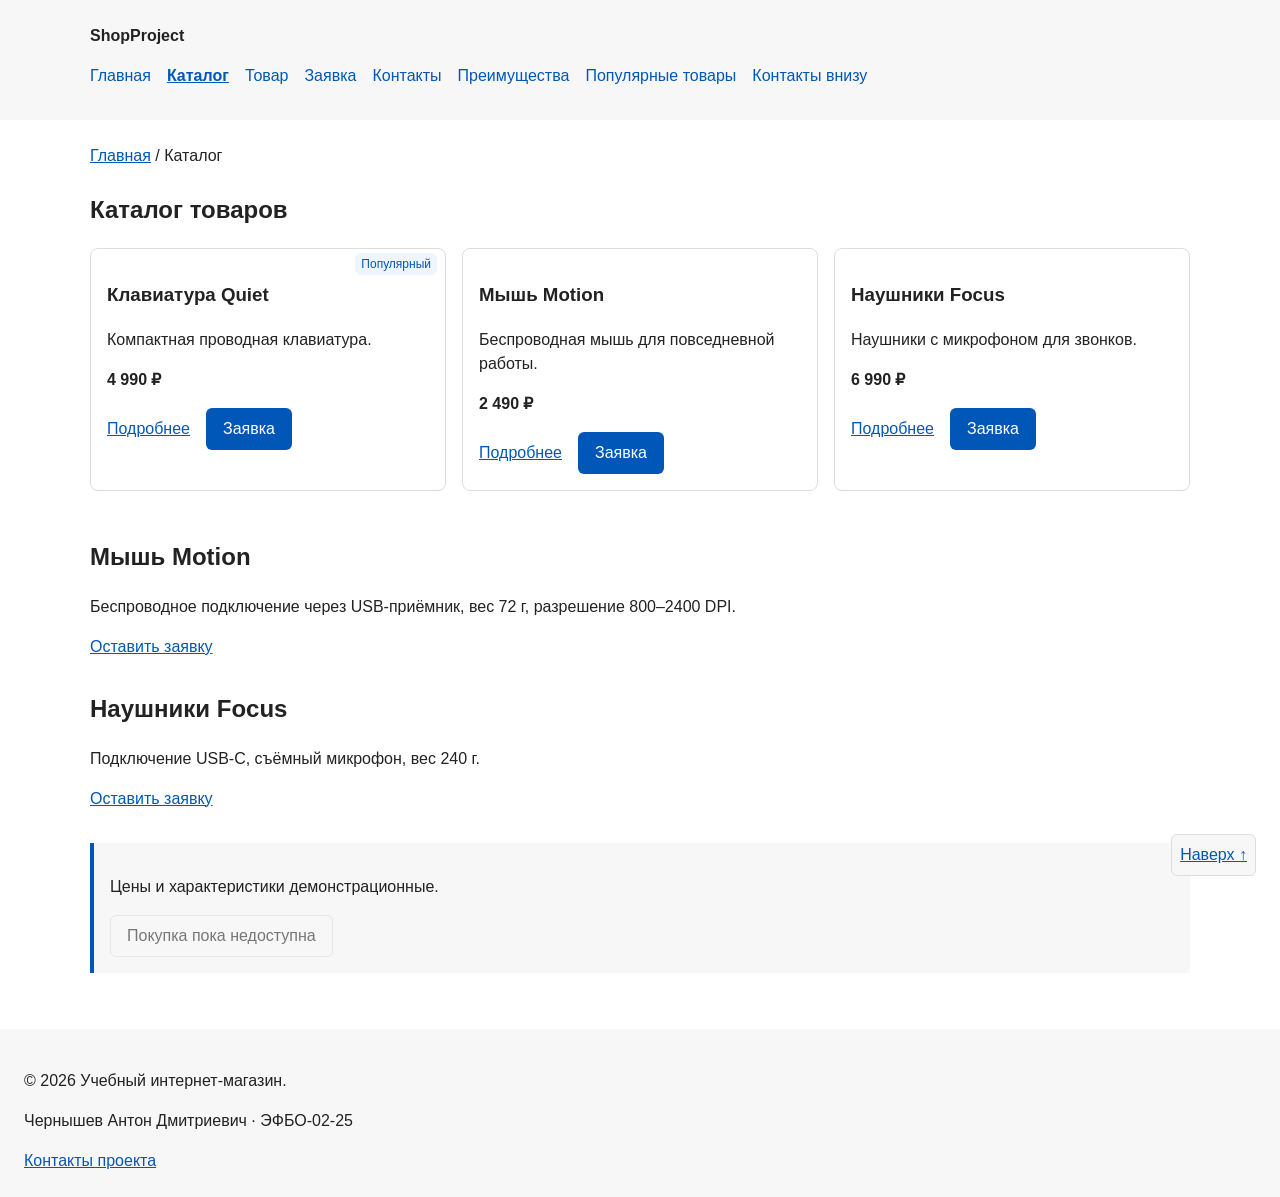
==== catalog.html @ 52951a97 "feat: complete practice 5 navigation and breadcrumbs" ====
<!DOCTYPE html>
<html lang="ru">
    <head>
        <meta charset="UTF-8">
        <meta name="viewport" content="width=device-width, initial-scale=1.0">
        <meta name="description" content="Каталог учебного интернет-магазина. Контрольная работа №1.">
        <meta name="author" content="Чернышев Антон Дмитриевич, ЭФБО-02-25">
        <title>Каталог — Учебный интернет-магазин</title>
        <link rel="stylesheet" href="css/style.css">
    </head>
    <body>
        <header id="top">
            <div class="site-header">
                <a class="site-logo" href="index.html">ShopProject</a>
                <nav class="site-nav" aria-label="Основная навигация">
                    <ul class="site-nav__list">
                        <li class="site-nav__item">
                            <a class="site-nav__link" href="index.html">Главная</a>
                        </li>
                        <li class="site-nav__item">
                            <a class="site-nav__link" href="catalog.html" aria-current="page">Каталог</a>
                        </li>
                        <li class="site-nav__item">
                            <a class="site-nav__link" href="product.html">Товар</a>
                        </li>
                        <li class="site-nav__item">
                            <a class="site-nav__link" href="order.html">Заявка</a>
                        </li>
                        <li class="site-nav__item">
                            <a class="site-nav__link" href="contacts.html">Контакты</a>
                        </li>
                        <li class="site-nav__item"><a class="site-nav__link" href="index.html#advantages">Преимущества</a></li>
                        <li class="site-nav__item"><a class="site-nav__link" href="index.html#popular">Популярные товары</a></li>
                        <li class="site-nav__item"><a class="site-nav__link" href="index.html#contacts">Контакты внизу</a></li>
                    </ul>
                </nav>
            </div>
        </header>
        <main>
            <nav class="breadcrumbs" aria-label="Хлебные крошки">
                <a href="index.html">Главная</a>
                <span aria-current="page">Каталог</span>
            </nav>
            <section class="section">
                <h1>Каталог товаров</h1>
                <div class="product-grid">
                    <article class="product-card">
                        <span class="product-card__badge">Популярный</span>
                        <h3 class="product-card__title">Клавиатура Quiet</h3>
                        <p class="product-card__description">Компактная проводная клавиатура.</p>
                        <p class="product-card__price">4 990 ₽</p>
                        <div class="product-card__actions">
                            <a class="product-card__link" href="product.html">Подробнее</a>
                            <a class="button" href="order.html">Заявка</a>
                        </div>
                    </article>
                    <article class="product-card">
                        <h3 class="product-card__title">Мышь Motion</h3>
                        <p class="product-card__description">Беспроводная мышь для повседневной работы.</p>
                        <p class="product-card__price">2 490 ₽</p>
                        <div class="product-card__actions">
                            <a class="product-card__link" href="catalog.html#mouse-details">Подробнее</a>
                            <a class="button" href="order.html">Заявка</a>
                        </div>
                    </article>
                    <article class="product-card">
                        <h3 class="product-card__title">Наушники Focus</h3>
                        <p class="product-card__description">Наушники с микрофоном для звонков.</p>
                        <p class="product-card__price">6 990 ₽</p>
                        <div class="product-card__actions">
                            <a class="product-card__link" href="catalog.html#headphones-details">Подробнее</a>
                            <a class="button" href="order.html">Заявка</a>
                        </div>
                    </article>
                </div>
            </section>
            <section class="section" id="mouse-details">
                <h2>Мышь Motion</h2>
                <p>Беспроводное подключение через USB-приёмник, вес 72 г, разрешение 800–2400 DPI.</p>
                <a href="order.html">Оставить заявку</a>
            </section>
            <section class="section" id="headphones-details">
                <h2>Наушники Focus</h2>
                <p>Подключение USB-C, съёмный микрофон, вес 240 г.</p>
                <a href="order.html">Оставить заявку</a>
            </section>
            <aside class="aside-info">
                <p>Цены и характеристики демонстрационные.</p>
                <button type="button" disabled>Покупка пока недоступна</button>
            </aside>
        </main>
        <footer id="contacts">
            <p>© 2026 Учебный интернет-магазин.</p>
            <p>Чернышев Антон Дмитриевич · ЭФБО-02-25</p>
            <a href="contacts.html">Контакты проекта</a>
        </footer>
        <a class="back-top" href="#top">Наверх ↑</a>
    </body>
</html>
---- css/style.css ----
/* ===============================
   1. Переменные проекта
   =============================== */
:root {
    /* Цвета */
    --color-bg: #ffffff;
    --color-white: #ffffff;
    --color-text: #222222;
    --color-muted: #666666;
    --color-primary: #0057b8;
    --color-primary-dark: #003f86;
    --color-border: #dddddd;
    --color-surface: #f7f7f7;
    --color-surface-accent: #eef5ff;
    --color-danger: #b00020;
    --color-danger-bg: #fff4f5;
    --color-success: #168a2f;
    --color-success-bg: #eefaf0;
    --color-backdrop: rgb(0 0 0 / 55%);

    /* Единая шкала отступов */
    --space-xs: 4px;
    --space-sm: 8px;
    --space-md: 16px;
    --space-lg: 24px;
    --space-xl: 32px;

    /* Скругления и размеры */
    --radius-sm: 6px;
    --radius-md: 8px;
    --radius-lg: 12px;
    --container-width: 1100px;
    --dialog-width: 560px;
}

/* ===============================
   2. Базовые стили
   =============================== */
* {
    box-sizing: border-box;
}

body {
    margin: 0;
    font-family: Arial, sans-serif;
    line-height: 1.5;
    color: var(--color-text);
    background-color: var(--color-bg);
}

header,
main,
footer {
    padding: var(--space-lg);
}

header,
footer {
    background-color: var(--color-surface);
}

/* ===============================
   3. Общие элементы интерфейса
   =============================== */
a {
    color: var(--color-primary);
}

a:hover {
    color: var(--color-primary-dark);
}

button,
.button {
    display: inline-block;
    padding: var(--space-sm) var(--space-md);
    border: 1px solid var(--color-border);
    border-radius: var(--radius-sm);
    color: var(--color-text);
    background-color: var(--color-surface);
    font: inherit;
    text-decoration: none;
    cursor: pointer;
}

button:hover:not(:disabled) {
    border-color: var(--color-primary);
    background-color: var(--color-surface-accent);
}

.button {
    border-color: transparent;
    color: var(--color-white);
    background-color: var(--color-primary);
}

.button:hover:not(:disabled) {
    border-color: transparent;
    color: var(--color-white);
    background-color: var(--color-primary-dark);
}

a:focus-visible,
button:focus-visible,
input:focus-visible,
select:focus-visible,
textarea:focus-visible {
    outline: 2px solid var(--color-primary);
    outline-offset: 3px;
}

button:disabled,
input:disabled,
select:disabled,
textarea:disabled {
    opacity: 0.6;
    cursor: not-allowed;
}

/* ===============================
   4. Компоненты страницы
   =============================== */
.site-header {
    max-width: var(--container-width);
    margin: 0 auto;
}

.site-logo {
    font-weight: bold;
    color: var(--color-text);
    text-decoration: none;
}

.site-logo:hover {
    color: var(--color-primary-dark);
}

.site-nav__list {
    padding: 0;
    margin: var(--space-md) 0 0;
    list-style: none;
}

.site-nav__list li {
    margin-bottom: var(--space-sm);
}

.site-nav__list a {
    text-decoration: none;
}

.site-nav__list a:hover {
    text-decoration: underline;
}

.hero {
    max-width: var(--container-width);
    margin: 0 auto var(--space-xl);
    padding: var(--space-xl) var(--space-lg);
    background-color: var(--color-surface-accent);
    border-radius: var(--radius-lg);
}

.section {
    max-width: var(--container-width);
    margin: 0 auto var(--space-xl);
}

.section h2,
.product-card h3,
.aside-info h2 {
    margin-top: 0;
}

.product-card {
    margin-bottom: var(--space-md);
    padding: var(--space-md);
    border: 1px solid var(--color-border);
    border-radius: var(--radius-md);
    background-color: var(--color-bg);
}

.product-card:hover {
    border-color: var(--color-primary);
}

.aside-info {
    max-width: var(--container-width);
    margin: 0 auto var(--space-xl);
    padding: var(--space-md);
    border-left: 4px solid var(--color-primary);
    background-color: var(--color-surface);
}

/* ===============================
   5. Форма и модальное окно
   =============================== */
.order-dialog {
    width: min(calc(100% - var(--space-xl)), var(--dialog-width));
    padding: var(--space-lg);
    border: none;
    border-radius: var(--radius-lg);
    color: var(--color-text);
    background-color: var(--color-bg);
}

.order-dialog::backdrop {
    background-color: var(--color-backdrop);
}

.order-dialog h2 {
    margin-top: 0;
}

.form-field {
    margin-bottom: var(--space-md);
}

.form-field label {
    display: block;
    margin-bottom: var(--space-xs);
    font-weight: bold;
}

.form-field input,
.form-field select,
.form-field textarea {
    width: 100%;
    padding: var(--space-sm) var(--space-md);
    border: 1px solid var(--color-border);
    border-radius: var(--radius-sm);
    color: var(--color-text);
    background-color: var(--color-bg);
    font: inherit;
    accent-color: var(--color-primary);
}

/* :where() не повышает специфичность проверки доступности поля. */
.form-field input:hover:where(:not(:disabled)),
.form-field select:hover:where(:not(:disabled)),
.form-field textarea:hover:where(:not(:disabled)),
.form-field input:focus,
.form-field select:focus,
.form-field textarea:focus {
    border-color: var(--color-primary);
}

.form-field--checkbox {
    display: flex;
    align-items: flex-start;
    gap: var(--space-sm);
}

.form-field--checkbox input {
    width: auto;
    margin-top: var(--space-xs);
}

.form-field--checkbox label {
    margin-bottom: 0;
    font-weight: normal;
}

.form-field small {
    display: block;
    margin-top: var(--space-xs);
    color: var(--color-muted);
}

/* Ошибка сохраняет цвет даже при наведении и фокусе, без !important. */
.form-field input[aria-invalid="true"],
.form-field select[aria-invalid="true"],
.form-field textarea[aria-invalid="true"] {
    border-color: var(--color-danger);
    background-color: var(--color-danger-bg);
}

.form-field input[type="checkbox"][aria-invalid="true"] {
    /* Ошибка и клавиатурный фокус используют разные визуальные слои. */
    box-shadow: 0 0 0 2px var(--color-danger);
}

.form-actions {
    display: flex;
    justify-content: flex-end;
    gap: var(--space-md);
    margin-top: var(--space-lg);
}

.success-message {
    position: fixed;
    right: var(--space-lg);
    bottom: var(--space-lg);
    max-width: min(calc(100% - var(--space-xl)), var(--container-width));
    margin: 0;
    padding: var(--space-md);
    border-left: 4px solid var(--color-success);
    border-radius: var(--radius-md);
    color: var(--color-text);
    background-color: var(--color-success-bg);
}

/* 6. Дополнения контрольной работы: Flex, Grid, БЭМ, позиционирование */
main {
    max-width: calc(var(--container-width) + 48px);
    margin: 0 auto;
}

.site-nav__list {
    display: flex;
    flex-wrap: wrap;
    gap: var(--space-md);
}

.site-nav__link[aria-current="page"] {
    font-weight: bold;
    text-decoration: underline;
}

.product-grid {
    display: grid;
    grid-template-columns: repeat(3, minmax(0, 1fr));
    gap: var(--space-md);
}

.product-card {
    position: relative;
    padding-top: var(--space-xl);
}

.product-card__badge {
    position: absolute;
    top: var(--space-xs);
    right: var(--space-sm);
    padding: 2px 6px;
    color: var(--color-primary);
    background: var(--color-surface-accent);
    border-radius: var(--radius-sm);
    font-size: 12px;
}

.product-card__price {
    font-weight: bold;
}

.product-card__actions {
    display: flex;
    align-items: center;
    flex-wrap: wrap;
    gap: var(--space-md);
}

.back-top {
    position: fixed;
    right: var(--space-lg);
    bottom: var(--space-lg);
    z-index: 2;
    padding: var(--space-sm);
    border: 1px solid var(--color-border);
    background: var(--color-surface);
    border-radius: var(--radius-sm);
}

.product-table {
    width: 100%;
    border-collapse: collapse;
}

.product-table caption {
    margin-bottom: var(--space-sm);
    text-align: left;
}

.product-table th,
.product-table td {
    padding: var(--space-sm);
    border: 1px solid var(--color-border);
    text-align: left;
}

.product-table thead {
    background: var(--color-surface);
}

.order-section {
    max-width: var(--dialog-width);
}

.form-note {
    color: var(--color-muted);
    font-size: 14px;
}

.order-dialog {
    max-height: calc(100vh - 32px);
}

.button--secondary {
    color: var(--color-text);
    background: var(--color-surface);
    border-color: var(--color-border);
}

.success-message {
    z-index: 3;
    bottom: 76px;
}

/* Практика №5: переход к разделу и обозначение текущей страницы. */
html { scroll-behavior: smooth; }

:target {
    outline: 2px dashed var(--color-primary);
    outline-offset: 4px;
}

.breadcrumbs {
    margin: 0 auto var(--space-lg);
    max-width: var(--container-width);
}

.breadcrumbs span::before { content: " / "; }

@media (prefers-reduced-motion: reduce) {
    html { scroll-behavior: auto; }
}

@media (max-width: 700px) {
    .product-grid {
        grid-template-columns: 1fr;
    }
}
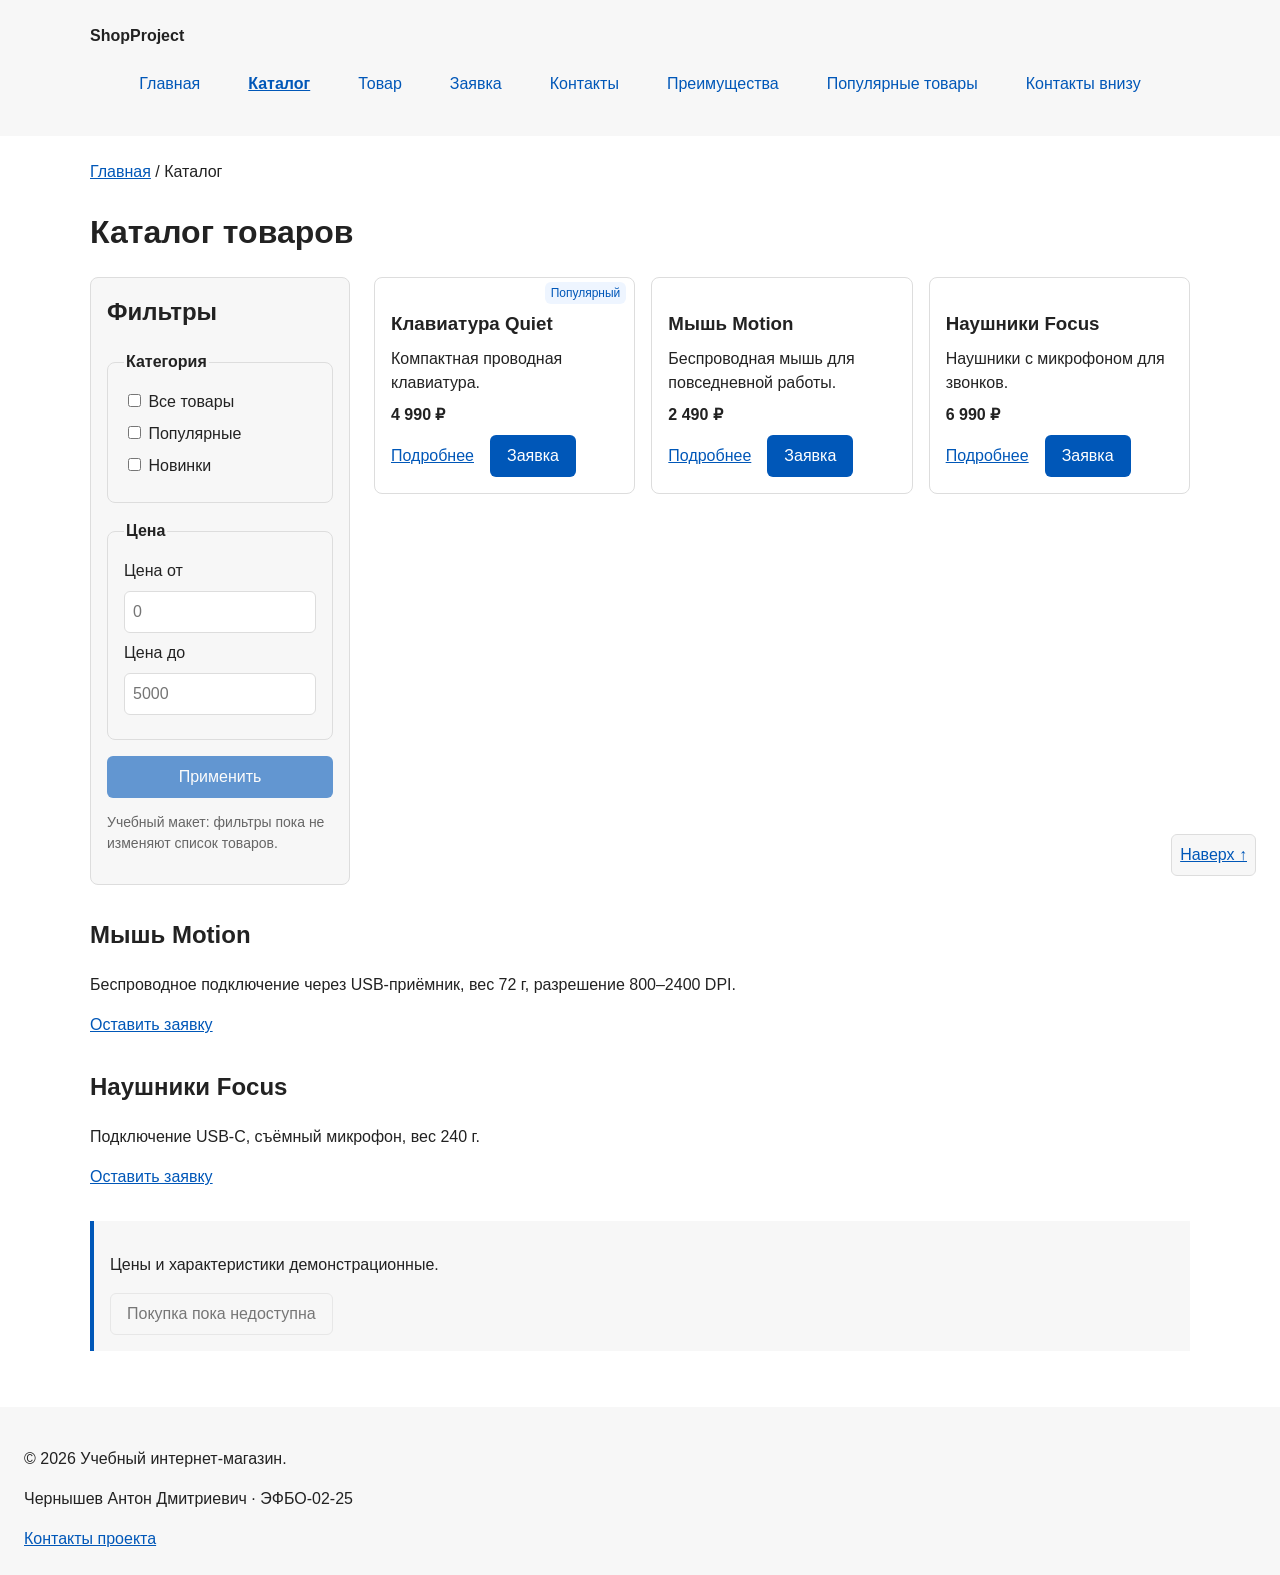
==== commit f2ead265: "feat: complete practice 6 Flexbox and named Grid layout" ====
--- a/catalog.html
+++ b/catalog.html
@@ -41,8 +41,29 @@
                 <a href="index.html">Главная</a>
                 <span aria-current="page">Каталог</span>
             </nav>
-            <section class="section">
-                <h1>Каталог товаров</h1>
+            <h1>Каталог товаров</h1>
+            <div class="catalog-layout">
+                <aside class="catalog-filters" aria-labelledby="filters-title">
+                    <h2 id="filters-title">Фильтры</h2>
+                    <form class="filters-form" action="#" method="get">
+                        <fieldset>
+                            <legend>Категория</legend>
+                            <label><input type="checkbox" name="category" value="all"> Все товары</label>
+                            <label><input type="checkbox" name="category" value="popular"> Популярные</label>
+                            <label><input type="checkbox" name="category" value="new"> Новинки</label>
+                        </fieldset>
+                        <fieldset>
+                            <legend>Цена</legend>
+                            <label for="price-from">Цена от</label>
+                            <input id="price-from" type="number" name="price_from" min="0" placeholder="0">
+                            <label for="price-to">Цена до</label>
+                            <input id="price-to" type="number" name="price_to" min="0" placeholder="5000">
+                        </fieldset>
+                        <button class="button" type="submit" disabled>Применить</button>
+                    </form>
+                    <p class="form-note">Учебный макет: фильтры пока не изменяют список товаров.</p>
+                </aside>
+                <section class="catalog-products" aria-label="Товары каталога">
                 <div class="product-grid">
                     <article class="product-card">
                         <span class="product-card__badge">Популярный</span>
@@ -73,7 +94,8 @@
                         </div>
                     </article>
                 </div>
-            </section>
+                </section>
+            </div>
             <section class="section" id="mouse-details">
                 <h2>Мышь Motion</h2>
                 <p>Беспроводное подключение через USB-приёмник, вес 72 г, разрешение 800–2400 DPI.</p>
--- a/css/style.css
+++ b/css/style.css
@@ -309,6 +309,8 @@
 .site-nav__list {
     display: flex;
     flex-wrap: wrap;
+    justify-content: center;
+    align-items: center;
     gap: var(--space-md);
 }
 
@@ -326,7 +328,15 @@
 .product-card {
     position: relative;
     padding-top: var(--space-xl);
-}
+    display: flex;
+    flex-direction: column;
+    gap: var(--space-sm);
+    margin-bottom: 0;
+}
+
+.product-card__title,
+.product-card__description,
+.product-card__price { margin: 0; }
 
 .product-card__badge {
     position: absolute;
@@ -345,6 +355,7 @@
 
 .product-card__actions {
     display: flex;
+    margin-top: auto;
     align-items: center;
     flex-wrap: wrap;
     gap: var(--space-md);
@@ -406,6 +417,55 @@
     bottom: 76px;
 }
 
+/* Практика №6: внешний Grid и внутренний Flexbox. */
+.site-nav__link {
+    display: inline-block;
+    padding: var(--space-sm) var(--space-md);
+    border-radius: var(--radius-sm);
+}
+
+.site-nav__link:hover {
+    color: var(--color-white);
+    background: var(--color-primary);
+}
+
+.catalog-layout {
+    display: grid;
+    grid-template-columns: 260px minmax(0, 1fr);
+    grid-template-areas: "filters products";
+    gap: var(--space-lg);
+    margin: 0 auto var(--space-xl);
+    max-width: var(--container-width);
+}
+
+.catalog-filters {
+    grid-area: filters;
+    padding: var(--space-md);
+    border: 1px solid var(--color-border);
+    border-radius: var(--radius-md);
+    background: var(--color-surface);
+}
+
+.catalog-products { grid-area: products; min-width: 0; }
+.catalog-filters h2 { margin-top: 0; }
+.filters-form { display: grid; gap: var(--space-md); }
+.filters-form fieldset {
+    margin: 0;
+    padding: var(--space-md);
+    border: 1px solid var(--color-border);
+    border-radius: var(--radius-md);
+}
+.filters-form legend { font-weight: bold; }
+.filters-form label { display: block; margin-bottom: var(--space-sm); }
+.filters-form input[type="number"] {
+    width: 100%;
+    margin-bottom: var(--space-sm);
+    padding: var(--space-sm);
+    border: 1px solid var(--color-border);
+    border-radius: var(--radius-sm);
+    font: inherit;
+}
+
 /* Практика №5: переход к разделу и обозначение текущей страницы. */
 html { scroll-behavior: smooth; }
 
@@ -426,6 +486,10 @@
 }
 
 @media (max-width: 700px) {
+    .catalog-layout {
+        grid-template-columns: 1fr;
+        grid-template-areas: "filters" "products";
+    }
     .product-grid {
         grid-template-columns: 1fr;
     }
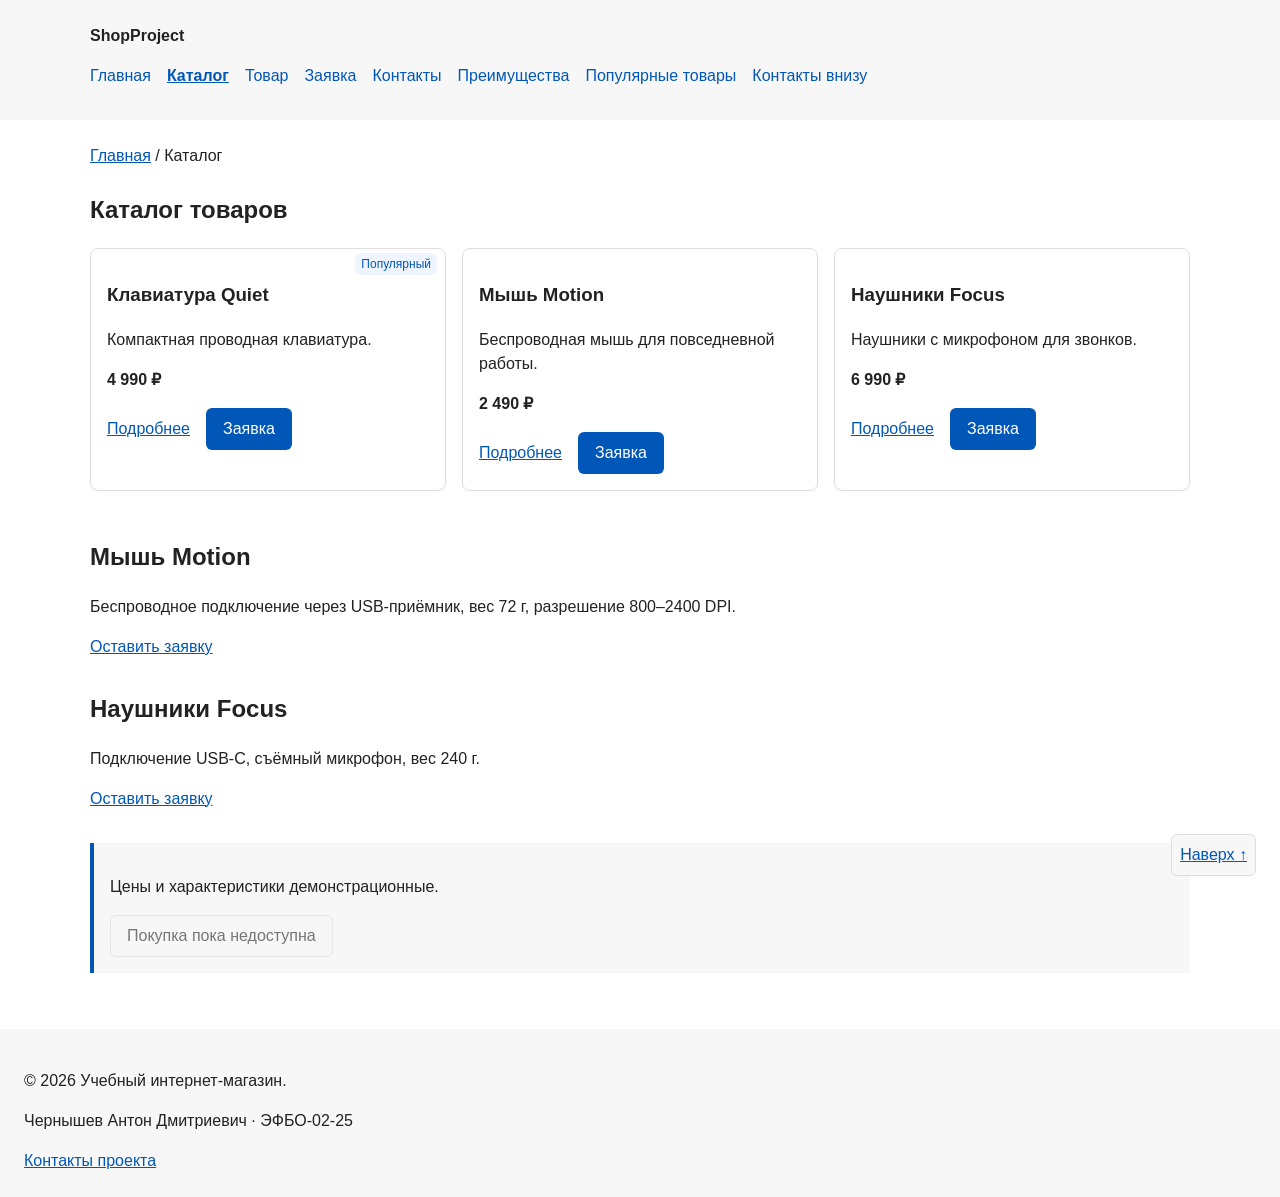
==== commit 2ffabd1b: "Merge pull request #5 from AntonXer-1/feature/multi-page-navigation feat: complete practice 5 naviga" ====
--- a/catalog.html
+++ b/catalog.html
@@ -41,29 +41,8 @@
                 <a href="index.html">Главная</a>
                 <span aria-current="page">Каталог</span>
             </nav>
-            <h1>Каталог товаров</h1>
-            <div class="catalog-layout">
-                <aside class="catalog-filters" aria-labelledby="filters-title">
-                    <h2 id="filters-title">Фильтры</h2>
-                    <form class="filters-form" action="#" method="get">
-                        <fieldset>
-                            <legend>Категория</legend>
-                            <label><input type="checkbox" name="category" value="all"> Все товары</label>
-                            <label><input type="checkbox" name="category" value="popular"> Популярные</label>
-                            <label><input type="checkbox" name="category" value="new"> Новинки</label>
-                        </fieldset>
-                        <fieldset>
-                            <legend>Цена</legend>
-                            <label for="price-from">Цена от</label>
-                            <input id="price-from" type="number" name="price_from" min="0" placeholder="0">
-                            <label for="price-to">Цена до</label>
-                            <input id="price-to" type="number" name="price_to" min="0" placeholder="5000">
-                        </fieldset>
-                        <button class="button" type="submit" disabled>Применить</button>
-                    </form>
-                    <p class="form-note">Учебный макет: фильтры пока не изменяют список товаров.</p>
-                </aside>
-                <section class="catalog-products" aria-label="Товары каталога">
+            <section class="section">
+                <h1>Каталог товаров</h1>
                 <div class="product-grid">
                     <article class="product-card">
                         <span class="product-card__badge">Популярный</span>
@@ -94,8 +73,7 @@
                         </div>
                     </article>
                 </div>
-                </section>
-            </div>
+            </section>
             <section class="section" id="mouse-details">
                 <h2>Мышь Motion</h2>
                 <p>Беспроводное подключение через USB-приёмник, вес 72 г, разрешение 800–2400 DPI.</p>
--- a/css/style.css
+++ b/css/style.css
@@ -309,8 +309,6 @@
 .site-nav__list {
     display: flex;
     flex-wrap: wrap;
-    justify-content: center;
-    align-items: center;
     gap: var(--space-md);
 }
 
@@ -328,15 +326,7 @@
 .product-card {
     position: relative;
     padding-top: var(--space-xl);
-    display: flex;
-    flex-direction: column;
-    gap: var(--space-sm);
-    margin-bottom: 0;
-}
-
-.product-card__title,
-.product-card__description,
-.product-card__price { margin: 0; }
+}
 
 .product-card__badge {
     position: absolute;
@@ -355,7 +345,6 @@
 
 .product-card__actions {
     display: flex;
-    margin-top: auto;
     align-items: center;
     flex-wrap: wrap;
     gap: var(--space-md);
@@ -417,55 +406,6 @@
     bottom: 76px;
 }
 
-/* Практика №6: внешний Grid и внутренний Flexbox. */
-.site-nav__link {
-    display: inline-block;
-    padding: var(--space-sm) var(--space-md);
-    border-radius: var(--radius-sm);
-}
-
-.site-nav__link:hover {
-    color: var(--color-white);
-    background: var(--color-primary);
-}
-
-.catalog-layout {
-    display: grid;
-    grid-template-columns: 260px minmax(0, 1fr);
-    grid-template-areas: "filters products";
-    gap: var(--space-lg);
-    margin: 0 auto var(--space-xl);
-    max-width: var(--container-width);
-}
-
-.catalog-filters {
-    grid-area: filters;
-    padding: var(--space-md);
-    border: 1px solid var(--color-border);
-    border-radius: var(--radius-md);
-    background: var(--color-surface);
-}
-
-.catalog-products { grid-area: products; min-width: 0; }
-.catalog-filters h2 { margin-top: 0; }
-.filters-form { display: grid; gap: var(--space-md); }
-.filters-form fieldset {
-    margin: 0;
-    padding: var(--space-md);
-    border: 1px solid var(--color-border);
-    border-radius: var(--radius-md);
-}
-.filters-form legend { font-weight: bold; }
-.filters-form label { display: block; margin-bottom: var(--space-sm); }
-.filters-form input[type="number"] {
-    width: 100%;
-    margin-bottom: var(--space-sm);
-    padding: var(--space-sm);
-    border: 1px solid var(--color-border);
-    border-radius: var(--radius-sm);
-    font: inherit;
-}
-
 /* Практика №5: переход к разделу и обозначение текущей страницы. */
 html { scroll-behavior: smooth; }
 
@@ -486,10 +426,6 @@
 }
 
 @media (max-width: 700px) {
-    .catalog-layout {
-        grid-template-columns: 1fr;
-        grid-template-areas: "filters" "products";
-    }
     .product-grid {
         grid-template-columns: 1fr;
     }
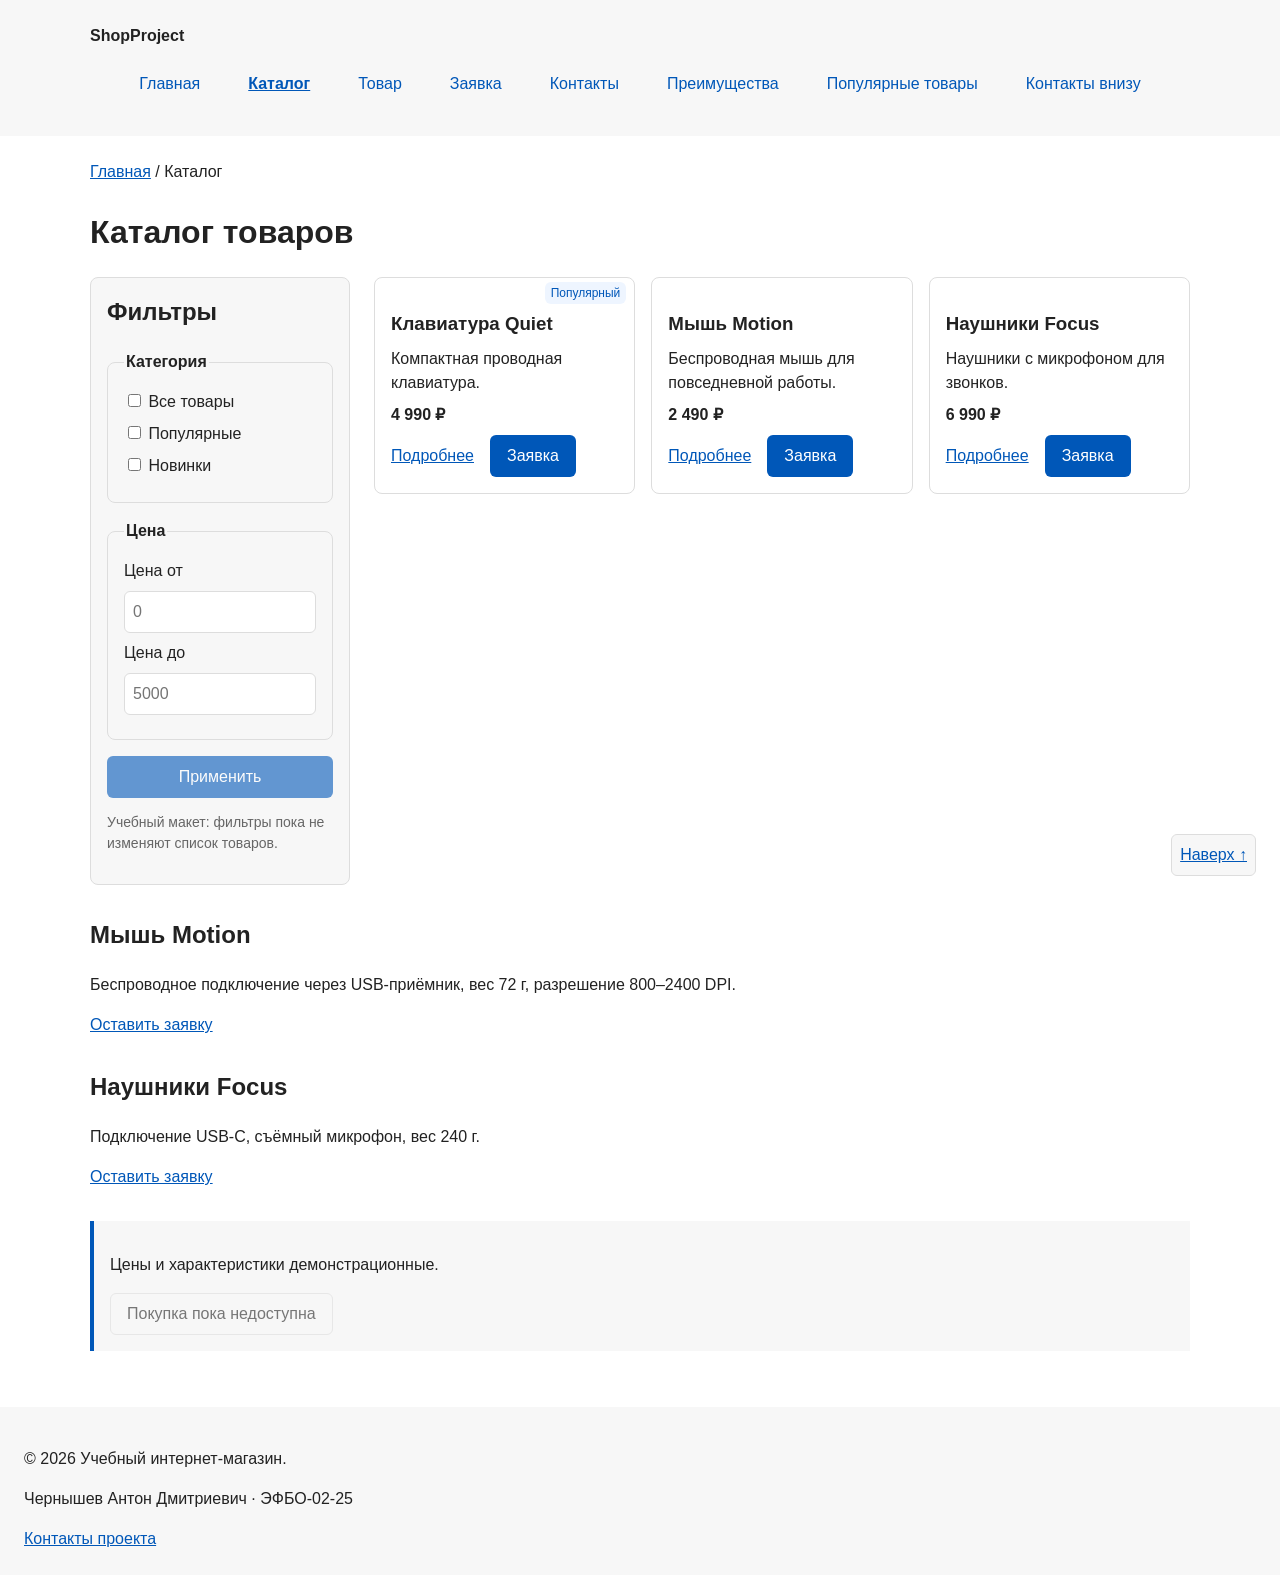
==== commit 6817586c: "Merge pull request #6 from AntonXer-1/feature/flex-grid-navigation feat: complete practice 6 Flexbox" ====
--- a/catalog.html
+++ b/catalog.html
@@ -41,8 +41,29 @@
                 <a href="index.html">Главная</a>
                 <span aria-current="page">Каталог</span>
             </nav>
-            <section class="section">
-                <h1>Каталог товаров</h1>
+            <h1>Каталог товаров</h1>
+            <div class="catalog-layout">
+                <aside class="catalog-filters" aria-labelledby="filters-title">
+                    <h2 id="filters-title">Фильтры</h2>
+                    <form class="filters-form" action="#" method="get">
+                        <fieldset>
+                            <legend>Категория</legend>
+                            <label><input type="checkbox" name="category" value="all"> Все товары</label>
+                            <label><input type="checkbox" name="category" value="popular"> Популярные</label>
+                            <label><input type="checkbox" name="category" value="new"> Новинки</label>
+                        </fieldset>
+                        <fieldset>
+                            <legend>Цена</legend>
+                            <label for="price-from">Цена от</label>
+                            <input id="price-from" type="number" name="price_from" min="0" placeholder="0">
+                            <label for="price-to">Цена до</label>
+                            <input id="price-to" type="number" name="price_to" min="0" placeholder="5000">
+                        </fieldset>
+                        <button class="button" type="submit" disabled>Применить</button>
+                    </form>
+                    <p class="form-note">Учебный макет: фильтры пока не изменяют список товаров.</p>
+                </aside>
+                <section class="catalog-products" aria-label="Товары каталога">
                 <div class="product-grid">
                     <article class="product-card">
                         <span class="product-card__badge">Популярный</span>
@@ -73,7 +94,8 @@
                         </div>
                     </article>
                 </div>
-            </section>
+                </section>
+            </div>
             <section class="section" id="mouse-details">
                 <h2>Мышь Motion</h2>
                 <p>Беспроводное подключение через USB-приёмник, вес 72 г, разрешение 800–2400 DPI.</p>
--- a/css/style.css
+++ b/css/style.css
@@ -309,6 +309,8 @@
 .site-nav__list {
     display: flex;
     flex-wrap: wrap;
+    justify-content: center;
+    align-items: center;
     gap: var(--space-md);
 }
 
@@ -326,7 +328,15 @@
 .product-card {
     position: relative;
     padding-top: var(--space-xl);
-}
+    display: flex;
+    flex-direction: column;
+    gap: var(--space-sm);
+    margin-bottom: 0;
+}
+
+.product-card__title,
+.product-card__description,
+.product-card__price { margin: 0; }
 
 .product-card__badge {
     position: absolute;
@@ -345,6 +355,7 @@
 
 .product-card__actions {
     display: flex;
+    margin-top: auto;
     align-items: center;
     flex-wrap: wrap;
     gap: var(--space-md);
@@ -406,6 +417,55 @@
     bottom: 76px;
 }
 
+/* Практика №6: внешний Grid и внутренний Flexbox. */
+.site-nav__link {
+    display: inline-block;
+    padding: var(--space-sm) var(--space-md);
+    border-radius: var(--radius-sm);
+}
+
+.site-nav__link:hover {
+    color: var(--color-white);
+    background: var(--color-primary);
+}
+
+.catalog-layout {
+    display: grid;
+    grid-template-columns: 260px minmax(0, 1fr);
+    grid-template-areas: "filters products";
+    gap: var(--space-lg);
+    margin: 0 auto var(--space-xl);
+    max-width: var(--container-width);
+}
+
+.catalog-filters {
+    grid-area: filters;
+    padding: var(--space-md);
+    border: 1px solid var(--color-border);
+    border-radius: var(--radius-md);
+    background: var(--color-surface);
+}
+
+.catalog-products { grid-area: products; min-width: 0; }
+.catalog-filters h2 { margin-top: 0; }
+.filters-form { display: grid; gap: var(--space-md); }
+.filters-form fieldset {
+    margin: 0;
+    padding: var(--space-md);
+    border: 1px solid var(--color-border);
+    border-radius: var(--radius-md);
+}
+.filters-form legend { font-weight: bold; }
+.filters-form label { display: block; margin-bottom: var(--space-sm); }
+.filters-form input[type="number"] {
+    width: 100%;
+    margin-bottom: var(--space-sm);
+    padding: var(--space-sm);
+    border: 1px solid var(--color-border);
+    border-radius: var(--radius-sm);
+    font: inherit;
+}
+
 /* Практика №5: переход к разделу и обозначение текущей страницы. */
 html { scroll-behavior: smooth; }
 
@@ -426,6 +486,10 @@
 }
 
 @media (max-width: 700px) {
+    .catalog-layout {
+        grid-template-columns: 1fr;
+        grid-template-areas: "filters" "products";
+    }
     .product-grid {
         grid-template-columns: 1fr;
     }
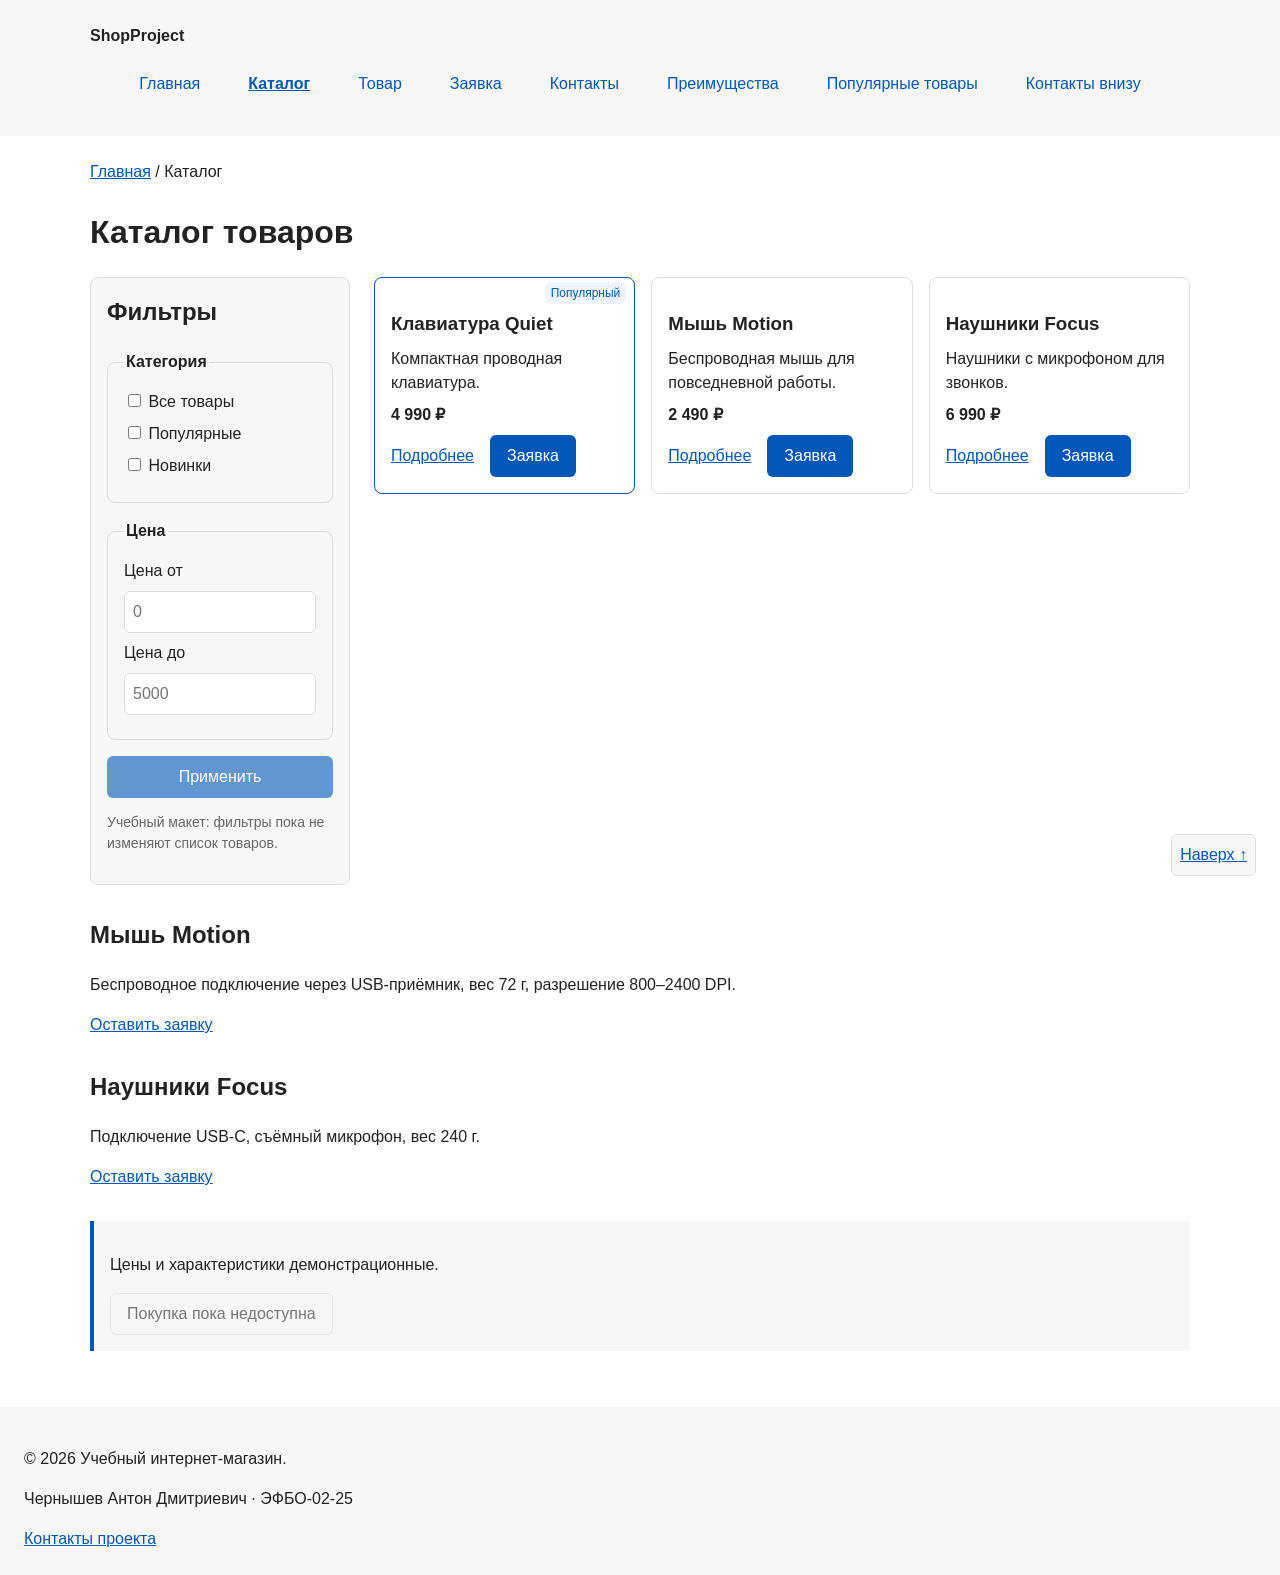
==== commit cd40ec86: "refactor: apply BEM naming to CSS classes" ====
--- a/catalog.html
+++ b/catalog.html
@@ -6,19 +6,20 @@
         <meta name="description" content="Каталог учебного интернет-магазина. Контрольная работа №1.">
         <meta name="author" content="Чернышев Антон Дмитриевич, ЭФБО-02-25">
         <title>Каталог — Учебный интернет-магазин</title>
-        <link rel="stylesheet" href="css/style.css">
+        <link rel="stylesheet" href="css/style.css?v=20261014-bem">
+        <script src="js/header.js?v=20261014-bem" defer></script>
     </head>
     <body>
-        <header id="top">
-            <div class="site-header">
-                <a class="site-logo" href="index.html">ShopProject</a>
+        <header class="site-header">
+            <div class="site-header__inner">
+                <a class="site-header__logo" href="index.html">ShopProject</a>
                 <nav class="site-nav" aria-label="Основная навигация">
                     <ul class="site-nav__list">
                         <li class="site-nav__item">
                             <a class="site-nav__link" href="index.html">Главная</a>
                         </li>
                         <li class="site-nav__item">
-                            <a class="site-nav__link" href="catalog.html" aria-current="page">Каталог</a>
+                            <a class="site-nav__link site-nav__link--active" href="catalog.html" aria-current="page">Каталог</a>
                         </li>
                         <li class="site-nav__item">
                             <a class="site-nav__link" href="product.html">Товар</a>
@@ -36,43 +37,43 @@
                 </nav>
             </div>
         </header>
-        <main>
+        <main class="site-main" id="top">
             <nav class="breadcrumbs" aria-label="Хлебные крошки">
-                <a href="index.html">Главная</a>
-                <span aria-current="page">Каталог</span>
+                <a class="breadcrumbs__link" href="index.html">Главная</a>
+                <span class="breadcrumbs__current" aria-current="page">Каталог</span>
             </nav>
             <h1>Каталог товаров</h1>
             <div class="catalog-layout">
                 <aside class="catalog-filters" aria-labelledby="filters-title">
-                    <h2 id="filters-title">Фильтры</h2>
+                    <h2 class="catalog-filters__title" id="filters-title">Фильтры</h2>
                     <form class="filters-form" action="#" method="get">
-                        <fieldset>
-                            <legend>Категория</legend>
-                            <label><input type="checkbox" name="category" value="all"> Все товары</label>
-                            <label><input type="checkbox" name="category" value="popular"> Популярные</label>
-                            <label><input type="checkbox" name="category" value="new"> Новинки</label>
+                        <fieldset class="filters-form__group">
+                            <legend class="filters-form__legend">Категория</legend>
+                            <label class="filters-form__label"><input type="checkbox" name="category" value="all"> Все товары</label>
+                            <label class="filters-form__label"><input type="checkbox" name="category" value="popular"> Популярные</label>
+                            <label class="filters-form__label"><input type="checkbox" name="category" value="new"> Новинки</label>
                         </fieldset>
-                        <fieldset>
-                            <legend>Цена</legend>
-                            <label for="price-from">Цена от</label>
-                            <input id="price-from" type="number" name="price_from" min="0" placeholder="0">
-                            <label for="price-to">Цена до</label>
-                            <input id="price-to" type="number" name="price_to" min="0" placeholder="5000">
+                        <fieldset class="filters-form__group">
+                            <legend class="filters-form__legend">Цена</legend>
+                            <label class="filters-form__label" for="price-from">Цена от</label>
+                            <input class="filters-form__input" id="price-from" type="number" name="price_from" min="0" placeholder="0">
+                            <label class="filters-form__label" for="price-to">Цена до</label>
+                            <input class="filters-form__input" id="price-to" type="number" name="price_to" min="0" placeholder="5000">
                         </fieldset>
-                        <button class="button" type="submit" disabled>Применить</button>
+                        <button class="button button--primary" type="submit" disabled>Применить</button>
                     </form>
-                    <p class="form-note">Учебный макет: фильтры пока не изменяют список товаров.</p>
+                    <p class="catalog-filters__note">Учебный макет: фильтры пока не изменяют список товаров.</p>
                 </aside>
                 <section class="catalog-products" aria-label="Товары каталога">
-                <div class="product-grid">
-                    <article class="product-card">
+                <div class="products-grid">
+                    <article class="product-card product-card--featured">
                         <span class="product-card__badge">Популярный</span>
                         <h3 class="product-card__title">Клавиатура Quiet</h3>
                         <p class="product-card__description">Компактная проводная клавиатура.</p>
                         <p class="product-card__price">4 990 ₽</p>
                         <div class="product-card__actions">
                             <a class="product-card__link" href="product.html">Подробнее</a>
-                            <a class="button" href="order.html">Заявка</a>
+                            <a class="button button--primary" href="order.html">Заявка</a>
                         </div>
                     </article>
                     <article class="product-card">
@@ -81,7 +82,7 @@
                         <p class="product-card__price">2 490 ₽</p>
                         <div class="product-card__actions">
                             <a class="product-card__link" href="catalog.html#mouse-details">Подробнее</a>
-                            <a class="button" href="order.html">Заявка</a>
+                            <a class="button button--primary" href="order.html">Заявка</a>
                         </div>
                     </article>
                     <article class="product-card">
@@ -90,28 +91,28 @@
                         <p class="product-card__price">6 990 ₽</p>
                         <div class="product-card__actions">
                             <a class="product-card__link" href="catalog.html#headphones-details">Подробнее</a>
-                            <a class="button" href="order.html">Заявка</a>
+                            <a class="button button--primary" href="order.html">Заявка</a>
                         </div>
                     </article>
                 </div>
                 </section>
             </div>
             <section class="section" id="mouse-details">
-                <h2>Мышь Motion</h2>
+                <h2 class="section__title">Мышь Motion</h2>
                 <p>Беспроводное подключение через USB-приёмник, вес 72 г, разрешение 800–2400 DPI.</p>
                 <a href="order.html">Оставить заявку</a>
             </section>
             <section class="section" id="headphones-details">
-                <h2>Наушники Focus</h2>
+                <h2 class="section__title">Наушники Focus</h2>
                 <p>Подключение USB-C, съёмный микрофон, вес 240 г.</p>
                 <a href="order.html">Оставить заявку</a>
             </section>
             <aside class="aside-info">
                 <p>Цены и характеристики демонстрационные.</p>
-                <button type="button" disabled>Покупка пока недоступна</button>
+                <button class="button button--secondary" type="button" disabled>Покупка пока недоступна</button>
             </aside>
         </main>
-        <footer id="contacts">
+        <footer class="site-footer" id="contacts">
             <p>© 2026 Учебный интернет-магазин.</p>
             <p>Чернышев Антон Дмитриевич · ЭФБО-02-25</p>
             <a href="contacts.html">Контакты проекта</a>
--- a/css/style.css
+++ b/css/style.css
@@ -48,15 +48,22 @@
     background-color: var(--color-bg);
 }
 
-header,
-main,
-footer {
+.site-header,
+.site-main,
+.site-footer {
     padding: var(--space-lg);
 }
 
-header,
-footer {
+.site-header,
+.site-footer {
     background-color: var(--color-surface);
+}
+
+/* Шапка остаётся сверху, не выпадая из потока документа. */
+.site-header {
+    position: sticky;
+    top: 0;
+    z-index: 10;
 }
 
 /* ===============================
@@ -70,7 +77,6 @@
     color: var(--color-primary-dark);
 }
 
-button,
 .button {
     display: inline-block;
     padding: var(--space-sm) var(--space-md);
@@ -83,12 +89,7 @@
     cursor: pointer;
 }
 
-button:hover:not(:disabled) {
-    border-color: var(--color-primary);
-    background-color: var(--color-surface-accent);
-}
-
-.button {
+.button--primary {
     border-color: transparent;
     color: var(--color-white);
     background-color: var(--color-primary);
@@ -120,18 +121,18 @@
 /* ===============================
    4. Компоненты страницы
    =============================== */
-.site-header {
+.site-header__inner {
     max-width: var(--container-width);
     margin: 0 auto;
 }
 
-.site-logo {
+.site-header__logo {
     font-weight: bold;
     color: var(--color-text);
     text-decoration: none;
 }
 
-.site-logo:hover {
+.site-header__logo:hover {
     color: var(--color-primary-dark);
 }
 
@@ -139,18 +140,28 @@
     padding: 0;
     margin: var(--space-md) 0 0;
     list-style: none;
-}
-
-.site-nav__list li {
+    display: flex;
+    flex-wrap: wrap;
+    justify-content: center;
+    align-items: center;
+    gap: var(--space-md);
+}
+
+.site-nav__item {
     margin-bottom: var(--space-sm);
 }
 
-.site-nav__list a {
+.site-nav__link {
     text-decoration: none;
-}
-
-.site-nav__list a:hover {
+    display: inline-block;
+    padding: var(--space-sm) var(--space-md);
+    border-radius: var(--radius-sm);
+}
+
+.site-nav__link:hover {
     text-decoration: underline;
+    color: var(--color-white);
+    background: var(--color-primary);
 }
 
 .hero {
@@ -166,21 +177,30 @@
     margin: 0 auto var(--space-xl);
 }
 
-.section h2,
-.product-card h3,
-.aside-info h2 {
+.section__title,
+.product-card__title,
+.aside-info__title {
     margin-top: 0;
 }
 
 .product-card {
-    margin-bottom: var(--space-md);
     padding: var(--space-md);
     border: 1px solid var(--color-border);
     border-radius: var(--radius-md);
     background-color: var(--color-bg);
+    position: relative;
+    padding-top: var(--space-xl);
+    display: flex;
+    flex-direction: column;
+    gap: var(--space-sm);
+    margin-bottom: 0;
 }
 
 .product-card:hover {
+    border-color: var(--color-primary);
+}
+
+.product-card--featured {
     border-color: var(--color-primary);
 }
 
@@ -202,29 +222,30 @@
     border-radius: var(--radius-lg);
     color: var(--color-text);
     background-color: var(--color-bg);
+    max-height: calc(100vh - 32px);
 }
 
 .order-dialog::backdrop {
     background-color: var(--color-backdrop);
 }
 
-.order-dialog h2 {
+.order-dialog__title {
     margin-top: 0;
 }
 
-.form-field {
+.order-form__field {
     margin-bottom: var(--space-md);
 }
 
-.form-field label {
+.order-form__label {
     display: block;
     margin-bottom: var(--space-xs);
     font-weight: bold;
 }
 
-.form-field input,
-.form-field select,
-.form-field textarea {
+.order-form__input,
+.order-form__select,
+.order-form__textarea {
     width: 100%;
     padding: var(--space-sm) var(--space-md);
     border: 1px solid var(--color-border);
@@ -236,51 +257,51 @@
 }
 
 /* :where() не повышает специфичность проверки доступности поля. */
-.form-field input:hover:where(:not(:disabled)),
-.form-field select:hover:where(:not(:disabled)),
-.form-field textarea:hover:where(:not(:disabled)),
-.form-field input:focus,
-.form-field select:focus,
-.form-field textarea:focus {
+.order-form__input:hover:where(:not(:disabled)),
+.order-form__select:hover:where(:not(:disabled)),
+.order-form__textarea:hover:where(:not(:disabled)),
+.order-form__input:focus,
+.order-form__select:focus,
+.order-form__textarea:focus {
     border-color: var(--color-primary);
 }
 
-.form-field--checkbox {
+.order-form__field--checkbox {
     display: flex;
     align-items: flex-start;
     gap: var(--space-sm);
 }
 
-.form-field--checkbox input {
+.order-form__input--checkbox {
     width: auto;
     margin-top: var(--space-xs);
 }
 
-.form-field--checkbox label {
+.order-form__label--checkbox {
     margin-bottom: 0;
     font-weight: normal;
 }
 
-.form-field small {
+.order-form__hint {
     display: block;
     margin-top: var(--space-xs);
     color: var(--color-muted);
 }
 
 /* Ошибка сохраняет цвет даже при наведении и фокусе, без !important. */
-.form-field input[aria-invalid="true"],
-.form-field select[aria-invalid="true"],
-.form-field textarea[aria-invalid="true"] {
+.order-form__input[aria-invalid="true"],
+.order-form__select[aria-invalid="true"],
+.order-form__textarea[aria-invalid="true"] {
     border-color: var(--color-danger);
     background-color: var(--color-danger-bg);
 }
 
-.form-field input[type="checkbox"][aria-invalid="true"] {
+.order-form__input--checkbox[aria-invalid="true"] {
     /* Ошибка и клавиатурный фокус используют разные визуальные слои. */
     box-shadow: 0 0 0 2px var(--color-danger);
 }
 
-.form-actions {
+.order-form__actions {
     display: flex;
     justify-content: flex-end;
     gap: var(--space-md);
@@ -290,7 +311,6 @@
 .success-message {
     position: fixed;
     right: var(--space-lg);
-    bottom: var(--space-lg);
     max-width: min(calc(100% - var(--space-xl)), var(--container-width));
     margin: 0;
     padding: var(--space-md);
@@ -298,40 +318,25 @@
     border-radius: var(--radius-md);
     color: var(--color-text);
     background-color: var(--color-success-bg);
+    z-index: 3;
+    bottom: 76px;
 }
 
 /* 6. Дополнения контрольной работы: Flex, Grid, БЭМ, позиционирование */
-main {
+.site-main {
     max-width: calc(var(--container-width) + 48px);
     margin: 0 auto;
 }
 
-.site-nav__list {
-    display: flex;
-    flex-wrap: wrap;
-    justify-content: center;
-    align-items: center;
-    gap: var(--space-md);
-}
-
-.site-nav__link[aria-current="page"] {
+.site-nav__link--active {
     font-weight: bold;
     text-decoration: underline;
 }
 
-.product-grid {
+.products-grid {
     display: grid;
     grid-template-columns: repeat(3, minmax(0, 1fr));
     gap: var(--space-md);
-}
-
-.product-card {
-    position: relative;
-    padding-top: var(--space-xl);
-    display: flex;
-    flex-direction: column;
-    gap: var(--space-sm);
-    margin-bottom: 0;
 }
 
 .product-card__title,
@@ -353,6 +358,11 @@
     font-weight: bold;
 }
 
+.product-details__price {
+    margin: 0;
+    font-weight: bold;
+}
+
 .product-card__actions {
     display: flex;
     margin-top: auto;
@@ -377,19 +387,18 @@
     border-collapse: collapse;
 }
 
-.product-table caption {
+.product-table__caption {
     margin-bottom: var(--space-sm);
     text-align: left;
 }
 
-.product-table th,
-.product-table td {
+.product-table__cell {
     padding: var(--space-sm);
     border: 1px solid var(--color-border);
     text-align: left;
 }
 
-.product-table thead {
+.product-table__head {
     background: var(--color-surface);
 }
 
@@ -397,37 +406,19 @@
     max-width: var(--dialog-width);
 }
 
-.form-note {
+.order-form__note,
+.catalog-filters__note {
     color: var(--color-muted);
     font-size: 14px;
 }
 
-.order-dialog {
-    max-height: calc(100vh - 32px);
-}
-
 .button--secondary {
     color: var(--color-text);
     background: var(--color-surface);
     border-color: var(--color-border);
 }
 
-.success-message {
-    z-index: 3;
-    bottom: 76px;
-}
-
 /* Практика №6: внешний Grid и внутренний Flexbox. */
-.site-nav__link {
-    display: inline-block;
-    padding: var(--space-sm) var(--space-md);
-    border-radius: var(--radius-sm);
-}
-
-.site-nav__link:hover {
-    color: var(--color-white);
-    background: var(--color-primary);
-}
 
 .catalog-layout {
     display: grid;
@@ -447,17 +438,17 @@
 }
 
 .catalog-products { grid-area: products; min-width: 0; }
-.catalog-filters h2 { margin-top: 0; }
+.catalog-filters__title { margin-top: 0; }
 .filters-form { display: grid; gap: var(--space-md); }
-.filters-form fieldset {
+.filters-form__group {
     margin: 0;
     padding: var(--space-md);
     border: 1px solid var(--color-border);
     border-radius: var(--radius-md);
 }
-.filters-form legend { font-weight: bold; }
-.filters-form label { display: block; margin-bottom: var(--space-sm); }
-.filters-form input[type="number"] {
+.filters-form__legend { font-weight: bold; }
+.filters-form__label { display: block; margin-bottom: var(--space-sm); }
+.filters-form__input {
     width: 100%;
     margin-bottom: var(--space-sm);
     padding: var(--space-sm);
@@ -467,7 +458,10 @@
 }
 
 /* Практика №5: переход к разделу и обозначение текущей страницы. */
-html { scroll-behavior: smooth; }
+html {
+    scroll-behavior: smooth;
+    scroll-padding-top: calc(var(--header-height, 160px) + var(--space-sm));
+}
 
 :target {
     outline: 2px dashed var(--color-primary);
@@ -479,18 +473,21 @@
     max-width: var(--container-width);
 }
 
-.breadcrumbs span::before { content: " / "; }
+.breadcrumbs__current::before { content: " / "; }
+
+.breadcrumbs__link { color: var(--color-primary); }
 
 @media (prefers-reduced-motion: reduce) {
     html { scroll-behavior: auto; }
 }
 
 @media (max-width: 700px) {
+    html { --header-height: 360px; }
     .catalog-layout {
         grid-template-columns: 1fr;
         grid-template-areas: "filters" "products";
     }
-    .product-grid {
+    .products-grid {
         grid-template-columns: 1fr;
     }
 }
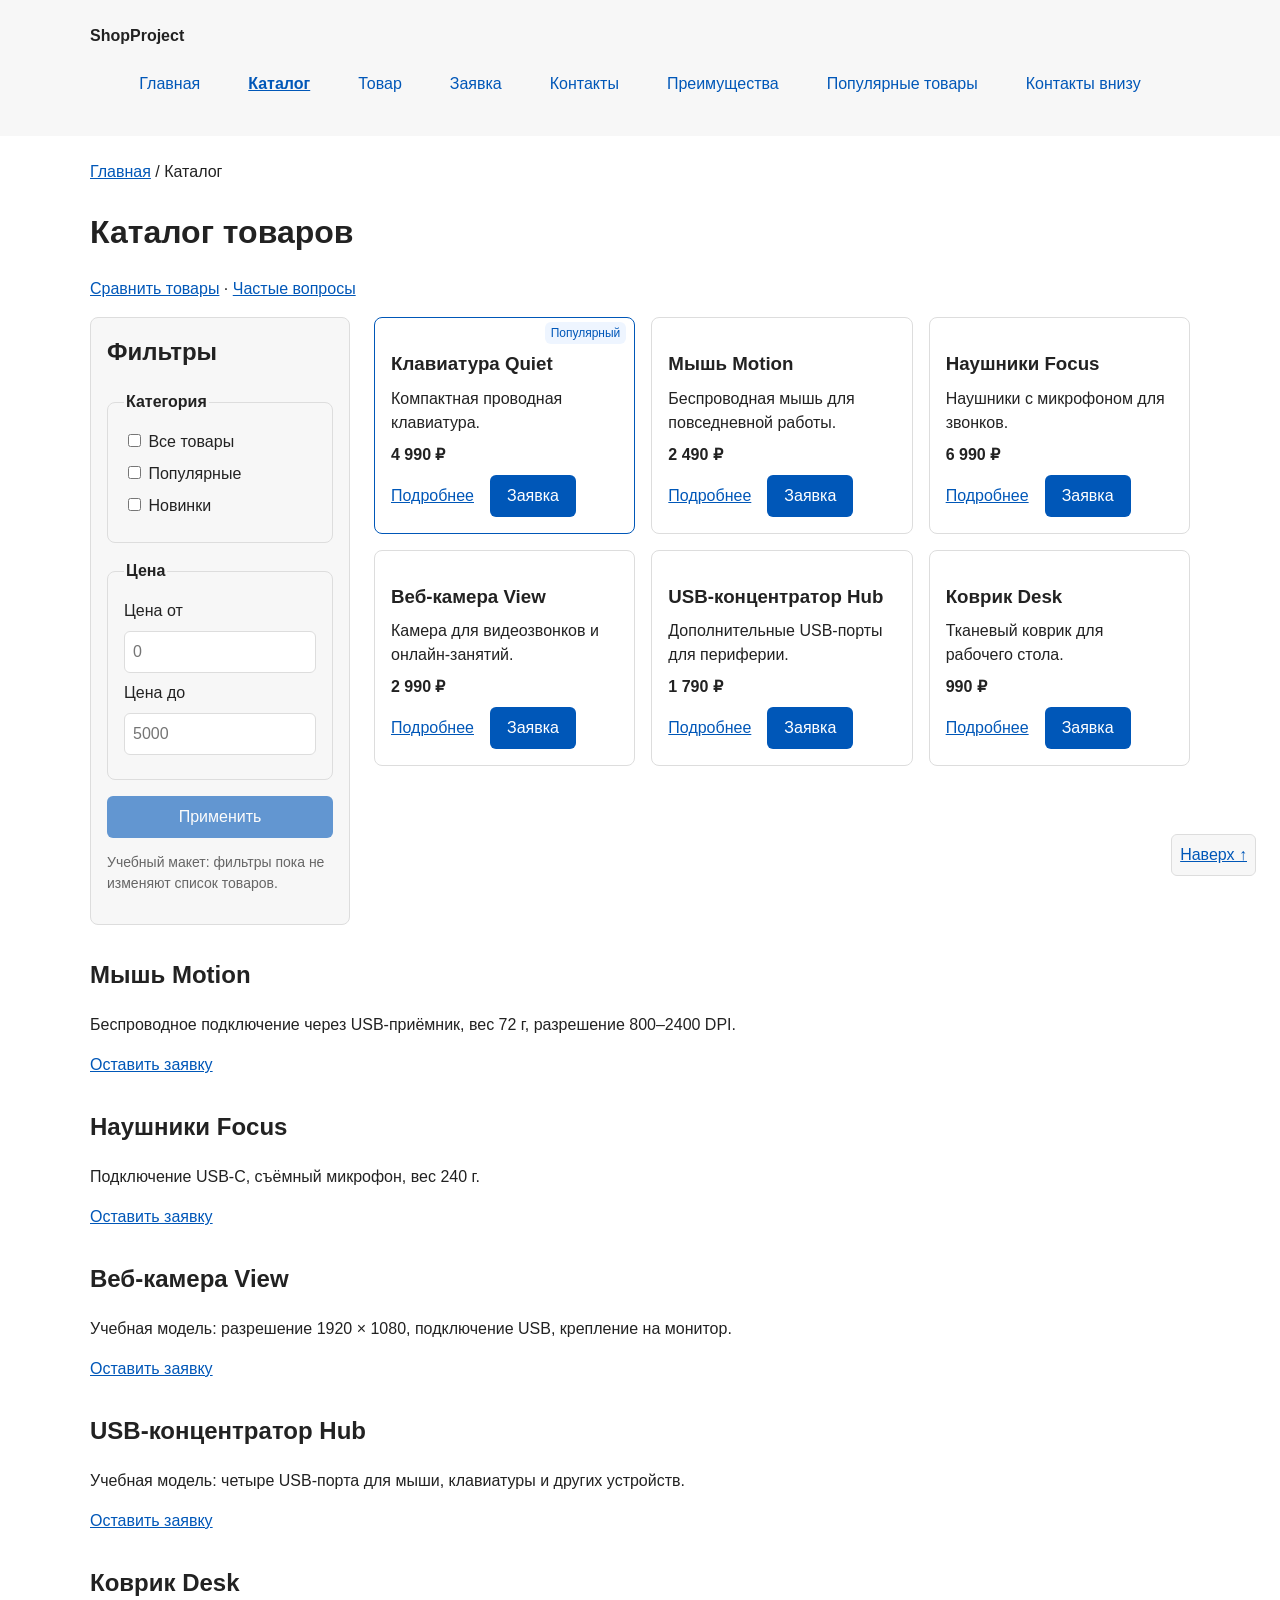
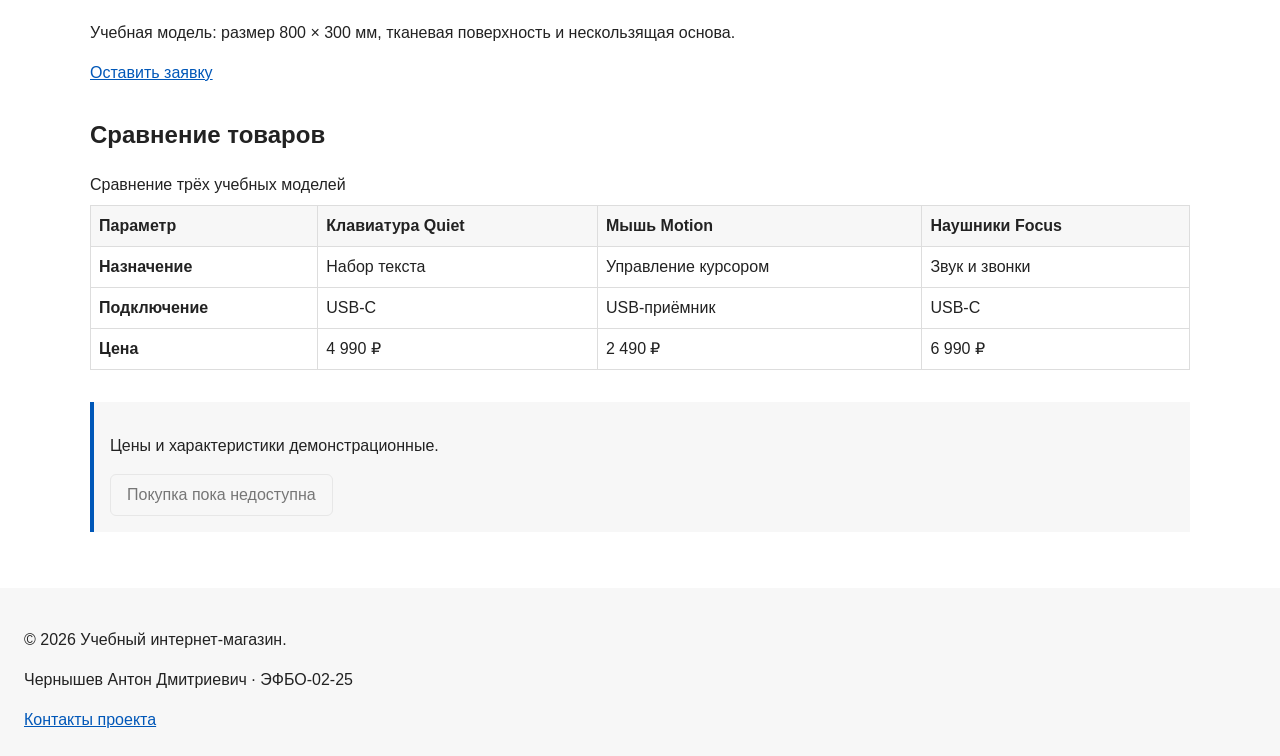
==== commit 558b1a85: "fix: prepare HTML CSS project for submission" ====
--- a/catalog.html
+++ b/catalog.html
@@ -6,8 +6,8 @@
         <meta name="description" content="Каталог учебного интернет-магазина. Контрольная работа №1.">
         <meta name="author" content="Чернышев Антон Дмитриевич, ЭФБО-02-25">
         <title>Каталог — Учебный интернет-магазин</title>
-        <link rel="stylesheet" href="css/style.css?v=20261014-bem">
-        <script src="js/header.js?v=20261014-bem" defer></script>
+        <link rel="stylesheet" href="css/style.css?v=20261014-final">
+        <script src="js/header.js?v=20261014-final" defer></script>
     </head>
     <body>
         <header class="site-header">
@@ -43,6 +43,7 @@
                 <span class="breadcrumbs__current" aria-current="page">Каталог</span>
             </nav>
             <h1>Каталог товаров</h1>
+            <p><a href="#comparison">Сравнить товары</a> · <a href="index.html#faq">Частые вопросы</a></p>
             <div class="catalog-layout">
                 <aside class="catalog-filters" aria-labelledby="filters-title">
                     <h2 class="catalog-filters__title" id="filters-title">Фильтры</h2>
@@ -94,6 +95,33 @@
                             <a class="button button--primary" href="order.html">Заявка</a>
                         </div>
                     </article>
+                    <article class="product-card">
+                        <h3 class="product-card__title">Веб-камера View</h3>
+                        <p class="product-card__description">Камера для видеозвонков и онлайн-занятий.</p>
+                        <p class="product-card__price">2 990 ₽</p>
+                        <div class="product-card__actions">
+                            <a class="product-card__link" href="#camera-details">Подробнее</a>
+                            <a class="button button--primary" href="order.html">Заявка</a>
+                        </div>
+                    </article>
+                    <article class="product-card">
+                        <h3 class="product-card__title">USB-концентратор Hub</h3>
+                        <p class="product-card__description">Дополнительные USB-порты для периферии.</p>
+                        <p class="product-card__price">1 790 ₽</p>
+                        <div class="product-card__actions">
+                            <a class="product-card__link" href="#hub-details">Подробнее</a>
+                            <a class="button button--primary" href="order.html">Заявка</a>
+                        </div>
+                    </article>
+                    <article class="product-card">
+                        <h3 class="product-card__title">Коврик Desk</h3>
+                        <p class="product-card__description">Тканевый коврик для рабочего стола.</p>
+                        <p class="product-card__price">990 ₽</p>
+                        <div class="product-card__actions">
+                            <a class="product-card__link" href="#mat-details">Подробнее</a>
+                            <a class="button button--primary" href="order.html">Заявка</a>
+                        </div>
+                    </article>
                 </div>
                 </section>
             </div>
@@ -106,6 +134,57 @@
                 <h2 class="section__title">Наушники Focus</h2>
                 <p>Подключение USB-C, съёмный микрофон, вес 240 г.</p>
                 <a href="order.html">Оставить заявку</a>
+            </section>
+            <section class="section" id="camera-details">
+                <h2 class="section__title">Веб-камера View</h2>
+                <p>Учебная модель: разрешение 1920 × 1080, подключение USB, крепление на монитор.</p>
+                <a href="order.html">Оставить заявку</a>
+            </section>
+            <section class="section" id="hub-details">
+                <h2 class="section__title">USB-концентратор Hub</h2>
+                <p>Учебная модель: четыре USB-порта для мыши, клавиатуры и других устройств.</p>
+                <a href="order.html">Оставить заявку</a>
+            </section>
+            <section class="section" id="mat-details">
+                <h2 class="section__title">Коврик Desk</h2>
+                <p>Учебная модель: размер 800 × 300 мм, тканевая поверхность и нескользящая основа.</p>
+                <a href="order.html">Оставить заявку</a>
+            </section>
+            <section class="section" id="comparison">
+                <h2 class="section__title">Сравнение товаров</h2>
+                <div class="table-scroll" role="region" aria-label="Таблица сравнения товаров" tabindex="0">
+                    <table class="product-table product-table--comparison">
+                        <caption class="product-table__caption">Сравнение трёх учебных моделей</caption>
+                        <thead class="product-table__head">
+                            <tr>
+                                <th class="product-table__cell" scope="col">Параметр</th>
+                                <th class="product-table__cell" scope="col">Клавиатура Quiet</th>
+                                <th class="product-table__cell" scope="col">Мышь Motion</th>
+                                <th class="product-table__cell" scope="col">Наушники Focus</th>
+                            </tr>
+                        </thead>
+                        <tbody>
+                            <tr>
+                                <th class="product-table__cell" scope="row">Назначение</th>
+                                <td class="product-table__cell">Набор текста</td>
+                                <td class="product-table__cell">Управление курсором</td>
+                                <td class="product-table__cell">Звук и звонки</td>
+                            </tr>
+                            <tr>
+                                <th class="product-table__cell" scope="row">Подключение</th>
+                                <td class="product-table__cell">USB-C</td>
+                                <td class="product-table__cell">USB-приёмник</td>
+                                <td class="product-table__cell">USB-C</td>
+                            </tr>
+                            <tr>
+                                <th class="product-table__cell" scope="row">Цена</th>
+                                <td class="product-table__cell">4 990 ₽</td>
+                                <td class="product-table__cell">2 490 ₽</td>
+                                <td class="product-table__cell">6 990 ₽</td>
+                            </tr>
+                        </tbody>
+                    </table>
+                </div>
             </section>
             <aside class="aside-info">
                 <p>Цены и характеристики демонстрационные.</p>
--- a/css/style.css
+++ b/css/style.css
@@ -481,6 +481,25 @@
     html { scroll-behavior: auto; }
 }
 
+/* Практика №8: простые дополнения без смены оформления. */
+.product-details__figure { margin: var(--space-md) 0; }
+.product-details__image { display: block; max-width: 100%; height: auto; }
+.product-details__caption { color: var(--color-muted); font-size: 14px; }
+.product-details__title { margin-bottom: var(--space-sm); }
+.faq__item {
+    padding: var(--space-md) 0;
+    border-bottom: 1px solid var(--color-border);
+}
+.faq__question { cursor: pointer; font-weight: bold; }
+.faq__question:focus-visible,
+.table-scroll:focus-visible {
+    outline: 2px solid var(--color-primary);
+    outline-offset: 3px;
+}
+.faq__answer { margin-bottom: 0; }
+.table-scroll { max-width: 100%; overflow-x: auto; }
+.product-table--comparison { min-width: 600px; }
+
 @media (max-width: 700px) {
     html { --header-height: 360px; }
     .catalog-layout {
